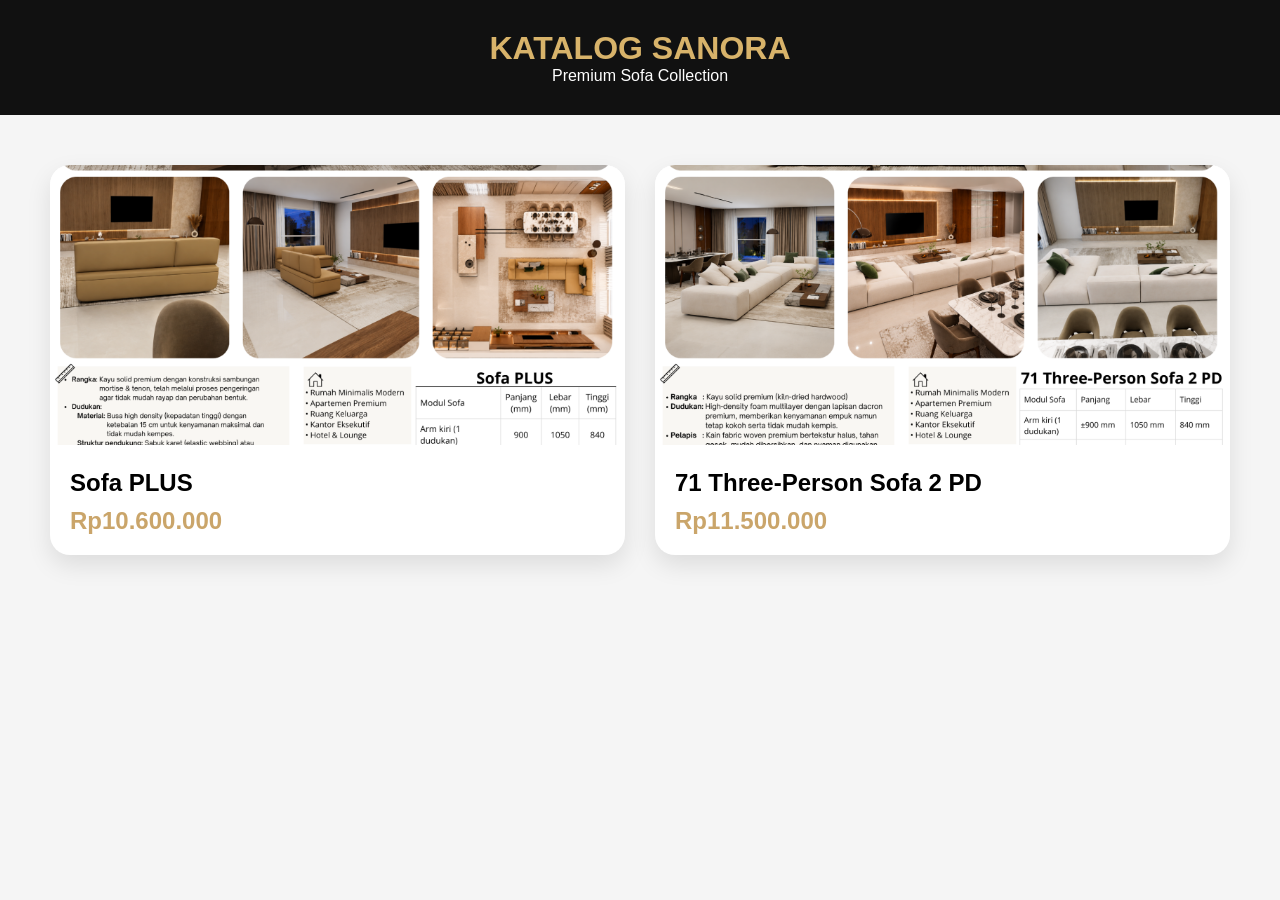
==== katalog.html @ 0970723c "Add initial katalog.html for product catalog" ====
<!DOCTYPE html>
<html lang="id">
<head>
<meta charset="UTF-8">
<meta name="viewport" content="width=device-width, initial-scale=1.0">
<title>Katalog SANORA</title>

<style>

*{
margin:0;
padding:0;
box-sizing:border-box;
font-family:Arial,sans-serif;
}

body{
background:#f5f5f5;
}

header{
padding:30px;
text-align:center;
background:#111;
color:white;
}

header h1{
color:#d8b36a;
}

.products{
padding:50px;

display:grid;

grid-template-columns:
repeat(auto-fit,minmax(320px,1fr));

gap:30px;
}

.card{

background:white;

border-radius:20px;

overflow:hidden;

text-decoration:none;
color:black;

box-shadow:
0 10px 25px rgba(0,0,0,.1);

transition:.3s;
}

.card:hover{

transform:translateY(-10px);

box-shadow:
0 20px 40px rgba(0,0,0,.2);
}

.card img{
width:100%;
height:280px;
object-fit:cover;

transition:.5s;
}

.card:hover img{
transform:scale(1.05);
}

.card-content{
padding:20px;
}

.card h2{
margin-bottom:10px;
}

.price{
color:#caa56a;
font-size:24px;
font-weight:bold;
}

</style>
</head>

<body>

<header>

<h1>KATALOG SANORA</h1>

<p>
Premium Sofa Collection
</p>

</header>

<section class="products">

<a class="card" href="sofa-plus.html">

<img src="images/7.png">

<div class="card-content">

<h2>Sofa PLUS</h2>

<div class="price">
Rp10.600.000
</div>

</div>

</a>

<a class="card" href="sofa71.html">

<img src="images/1.png">

<div class="card-content">

<h2>71 Three-Person Sofa 2 PD</h2>

<div class="price">
Rp11.500.000
</div>

</div>

</a>

</section>

</body>
</html>
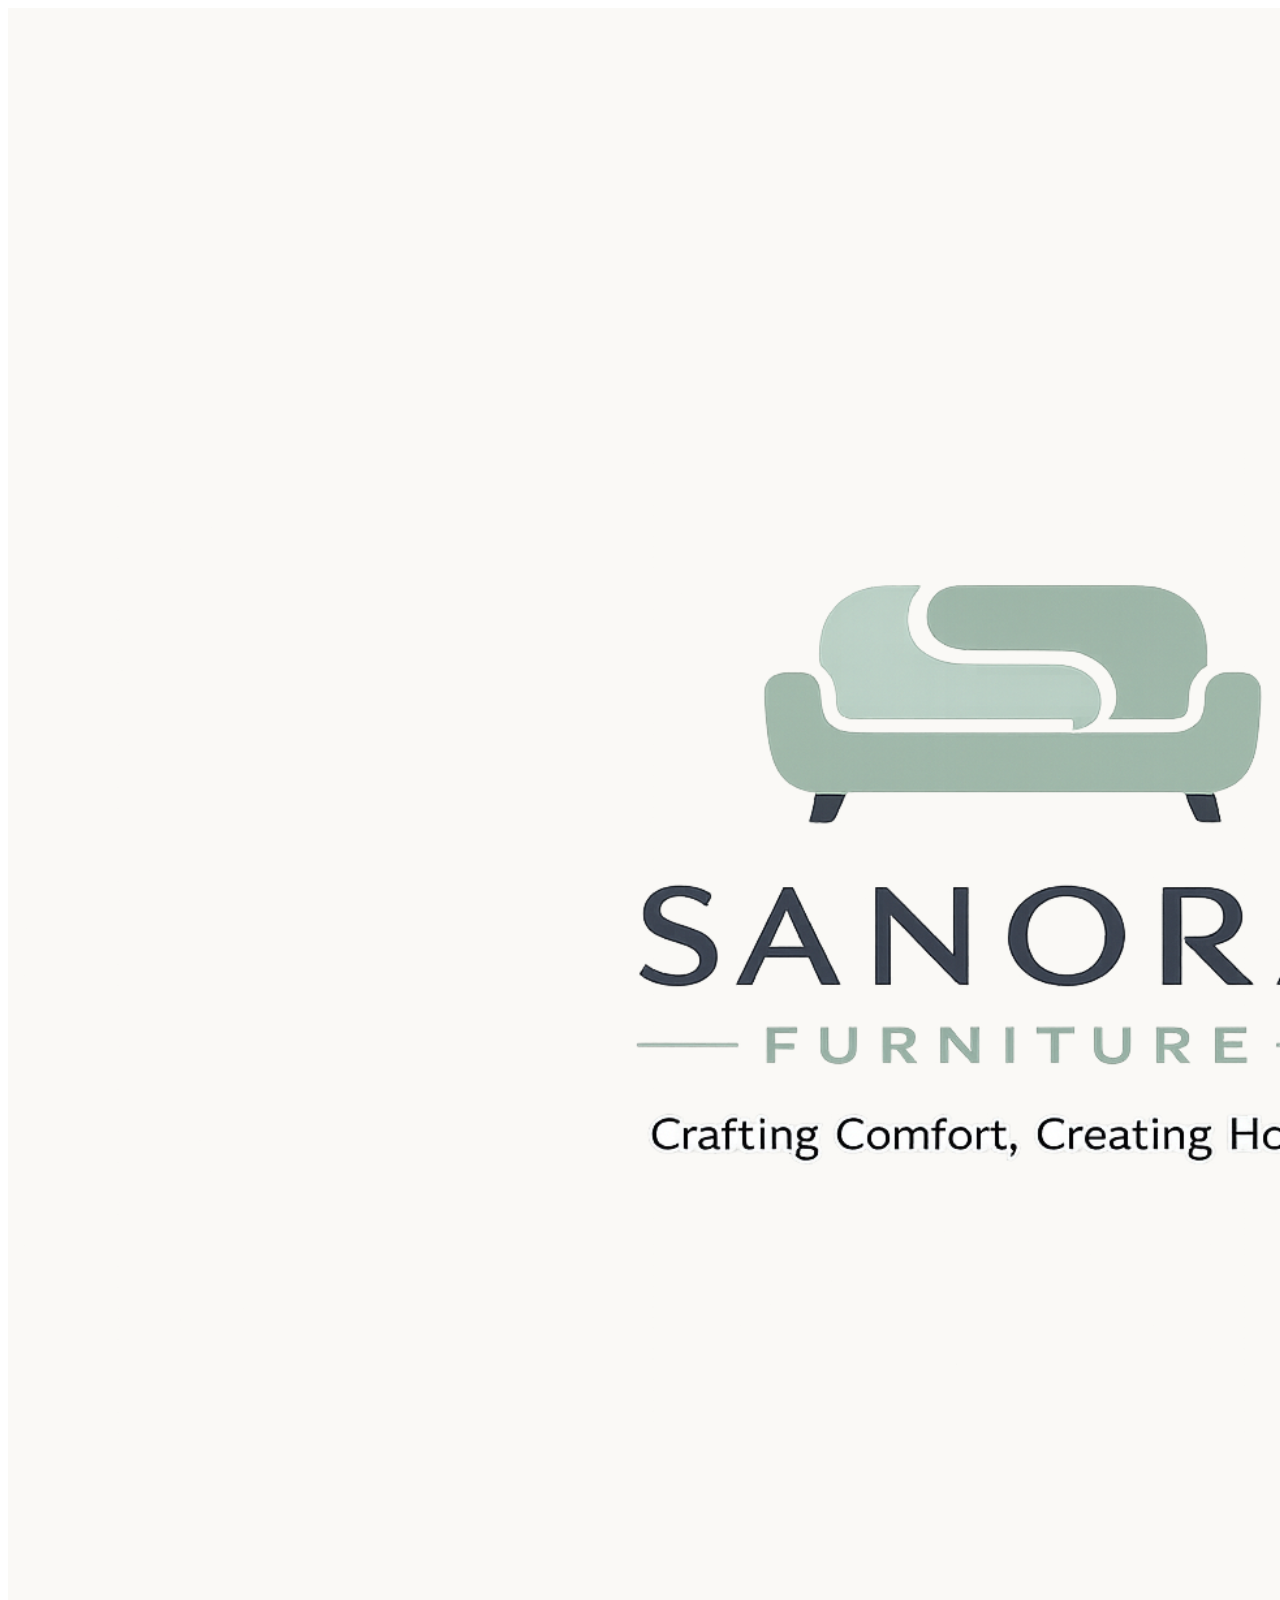
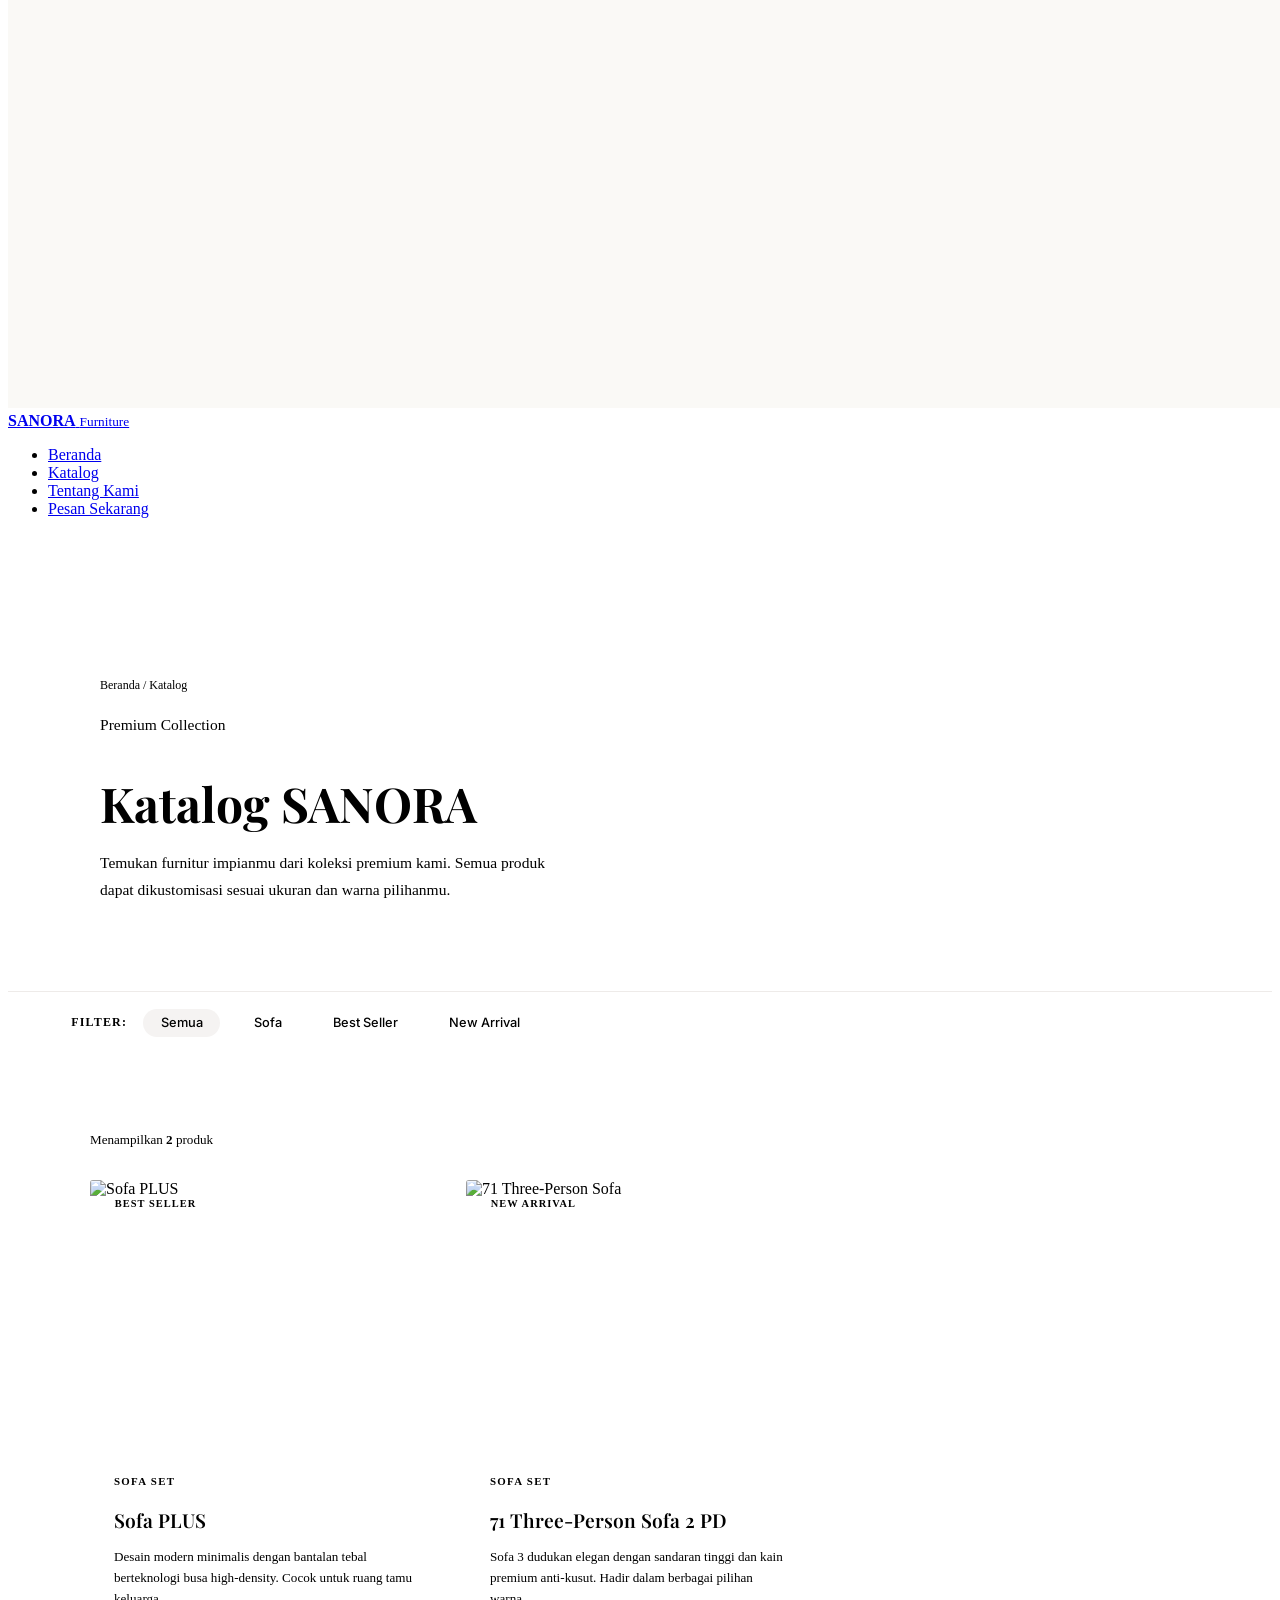
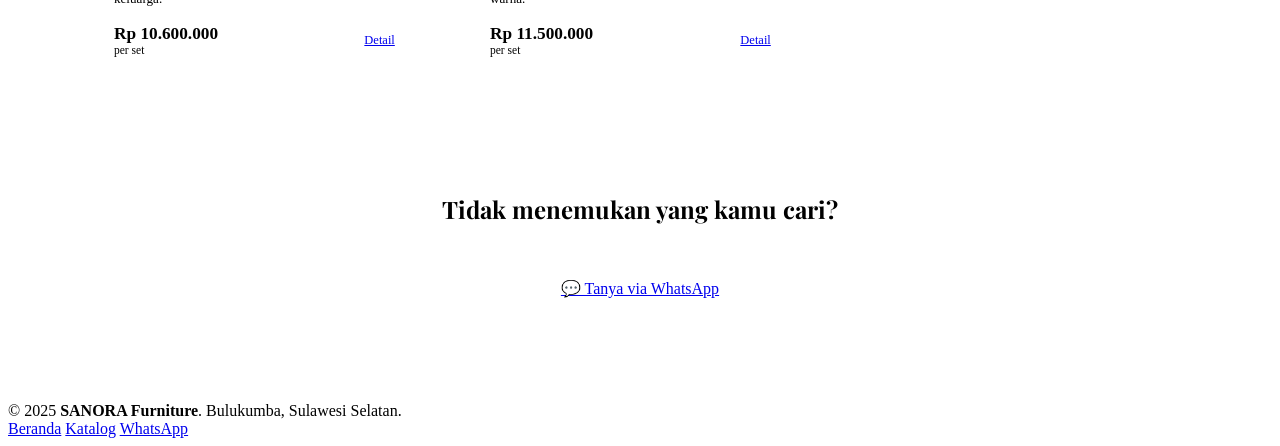
==== commit 7ea71b66: "Enhance katalog.html with new styles and metadata Updated metadata, styles, and structure for improv" ====
--- a/katalog.html
+++ b/katalog.html
@@ -1,146 +1,205 @@
 <!DOCTYPE html>
 <html lang="id">
 <head>
-<meta charset="UTF-8">
-<meta name="viewport" content="width=device-width, initial-scale=1.0">
-<title>Katalog SANORA</title>
-
-<style>
-
-*{
-margin:0;
-padding:0;
-box-sizing:border-box;
-font-family:Arial,sans-serif;
-}
-
-body{
-background:#f5f5f5;
-}
-
-header{
-padding:30px;
-text-align:center;
-background:#111;
-color:white;
-}
-
-header h1{
-color:#d8b36a;
-}
-
-.products{
-padding:50px;
-
-display:grid;
-
-grid-template-columns:
-repeat(auto-fit,minmax(320px,1fr));
-
-gap:30px;
-}
-
-.card{
-
-background:white;
-
-border-radius:20px;
-
-overflow:hidden;
-
-text-decoration:none;
-color:black;
-
-box-shadow:
-0 10px 25px rgba(0,0,0,.1);
-
-transition:.3s;
-}
-
-.card:hover{
-
-transform:translateY(-10px);
-
-box-shadow:
-0 20px 40px rgba(0,0,0,.2);
-}
-
-.card img{
-width:100%;
-height:280px;
-object-fit:cover;
-
-transition:.5s;
-}
-
-.card:hover img{
-transform:scale(1.05);
-}
-
-.card-content{
-padding:20px;
-}
-
-.card h2{
-margin-bottom:10px;
-}
-
-.price{
-color:#caa56a;
-font-size:24px;
-font-weight:bold;
-}
-
-</style>
+  <meta charset="UTF-8" />
+  <meta name="viewport" content="width=device-width, initial-scale=1.0" />
+  <title>Katalog – SANORA Furniture</title>
+  <meta name="description" content="Katalog lengkap SANORA Furniture. Sofa premium berkualitas tinggi dari Bulukumba, Sulawesi Selatan." />
+  <link href="https://fonts.googleapis.com/css2?family=Playfair+Display:ital,wght@0,400;0,600;0,700;1,400&family=Inter:wght@300;400;500;600&display=swap" rel="stylesheet" />
+  <link rel="stylesheet" href="style.css" />
+  <style>
+    .page-hero {
+      padding: 9rem 5% 4.5rem;
+      background: linear-gradient(135deg, var(--cream) 60%, var(--cream-dk) 100%);
+      border-bottom: 1px solid rgba(92,61,46,.1);
+    }
+    .page-hero-inner { max-width: 1080px; margin: 0 auto; }
+    .breadcrumb { font-size:.75rem; color:var(--muted); margin-bottom:1.2rem; }
+    .breadcrumb a { color:var(--wood); text-decoration:none; }
+    .breadcrumb a:hover { text-decoration:underline; }
+    .page-hero h1 { font-family:'Playfair Display',serif; font-size:clamp(2rem,4vw,3rem); font-weight:700; color:var(--wood); margin-bottom:.6rem; }
+    .page-hero p { color:var(--muted); font-size:.97rem; line-height:1.7; max-width:480px; }
+
+    /* FILTER BAR */
+    .filter-bar {
+      background:var(--white); border-bottom:1px solid var(--cream-dk);
+      padding:1.1rem 5%; display:flex; align-items:center; gap:1rem; flex-wrap:wrap;
+      position:sticky; top:66px; z-index:50;
+    }
+    .filter-label { font-size:.75rem; font-weight:600; letter-spacing:.1em; text-transform:uppercase; color:var(--muted); }
+    .filter-btn {
+      padding:.4rem 1.1rem; border-radius:20px; border:1.5px solid var(--cream-dk);
+      font-size:.8rem; font-weight:500; color:var(--muted); cursor:pointer;
+      background:transparent; font-family:'Inter',sans-serif; transition:all .2s;
+    }
+    .filter-btn:hover, .filter-btn.active { border-color:var(--wood); color:var(--wood); background:rgba(92,61,46,.06); }
+
+    /* GRID */
+    .katalog-section { background:var(--cream); padding:4rem 5%; }
+    .katalog-section-inner { max-width:1100px; margin:0 auto; }
+    .katalog-count { font-size:.82rem; color:var(--muted); margin-bottom:2rem; }
+    .katalog-count strong { color:var(--ink); }
+
+    .grid {
+      display:grid;
+      grid-template-columns: repeat(auto-fill, minmax(280px,1fr));
+      gap:1.75rem;
+    }
+
+    .card { background:var(--white); border-radius:3px; overflow:hidden; transition:transform .3s, box-shadow .3s; }
+    .card:hover { transform:translateY(-6px); box-shadow:0 20px 50px rgba(92,61,46,.13); }
+    .card-img-wrap { position:relative; overflow:hidden; }
+    .card-img { width:100%; aspect-ratio:4/3; object-fit:cover; display:block; background:var(--cream-dk); transition:transform .4s; }
+    .card:hover .card-img { transform:scale(1.04); }
+    .card-badge {
+      position:absolute; top:.85rem; left:.85rem;
+      font-size:.65rem; font-weight:700; letter-spacing:.1em; text-transform:uppercase;
+      padding:.3rem .7rem; border-radius:1px;
+    }
+    .badge-best { background:var(--gold); color:var(--white); }
+    .badge-new  { background:var(--wood); color:var(--white); }
+
+    .card-body { padding:1.5rem; }
+    .card-cat { font-size:.68rem; font-weight:600; letter-spacing:.12em; text-transform:uppercase; color:var(--gold); margin-bottom:.45rem; }
+    .card-name { font-family:'Playfair Display',serif; font-size:1.2rem; font-weight:600; color:var(--ink); margin-bottom:.4rem; }
+    .card-desc { font-size:.82rem; color:var(--muted); line-height:1.6; margin-bottom:.9rem; }
+    .card-footer { display:flex; align-items:center; justify-content:space-between; gap:.75rem; }
+    .card-price { font-size:1.08rem; font-weight:700; color:var(--wood); }
+    .card-price small { font-size:.72rem; font-weight:400; color:var(--muted); display:block; }
+    .btn-sm { padding:.6rem 1.2rem; font-size:.78rem; }
+
+    /* EMPTY */
+    .empty { text-align:center; padding:4rem 1rem; color:var(--muted); }
+    .empty h3 { font-family:'Playfair Display',serif; font-size:1.5rem; color:var(--wood); margin-bottom:.5rem; }
+
+    /* CTA BANNER */
+    .kat-cta {
+      background:var(--wood); border-radius:3px;
+      padding:2.5rem 2rem; text-align:center; margin-top:3rem;
+    }
+    .kat-cta p { color:rgba(255,255,255,.7); font-size:.9rem; margin-bottom:1.4rem; }
+    .kat-cta h3 { font-family:'Playfair Display',serif; font-size:1.5rem; color:var(--white); margin-bottom:.5rem; }
+
+    @media(max-width:600px) { .grid { grid-template-columns:1fr; } }
+  </style>
 </head>
-
 <body>
 
-<header>
-
-<h1>KATALOG SANORA</h1>
-
-<p>
-Premium Sofa Collection
-</p>
-
-</header>
-
-<section class="products">
-
-<a class="card" href="sofa-plus.html">
-
-<img src="images/7.png">
-
-<div class="card-content">
-
-<h2>Sofa PLUS</h2>
-
-<div class="price">
-Rp10.600.000
+<!-- NAV -->
+<nav id="navbar">
+  <a class="nav-logo" href="index.html">
+    <img src="images/Logo.png" alt="SANORA" onerror="this.style.display='none'" />
+    <div class="nav-logo-text">
+      <strong>SANORA</strong>
+      <small>Furniture</small>
+    </div>
+  </a>
+  <ul class="nav-links">
+    <li><a href="index.html">Beranda</a></li>
+    <li><a href="katalog.html" class="active">Katalog</a></li>
+    <li><a href="index.html#keunggulan">Tentang Kami</a></li>
+    <li><a href="https://wa.me/6282346350129?text=Halo%20SANORA,%20saya%20ingin%20memesan." class="nav-cta" target="_blank" rel="noopener">Pesan Sekarang</a></li>
+  </ul>
+</nav>
+
+<!-- PAGE HERO -->
+<div class="page-hero">
+  <div class="page-hero-inner">
+    <div class="breadcrumb"><a href="index.html">Beranda</a> / Katalog</div>
+    <p class="section-eyebrow">Premium Collection</p>
+    <h1>Katalog SANORA</h1>
+    <p>Temukan furnitur impianmu dari koleksi premium kami. Semua produk dapat dikustomisasi sesuai ukuran dan warna pilihanmu.</p>
+  </div>
 </div>
 
+<!-- FILTER -->
+<div class="filter-bar">
+  <span class="filter-label">Filter:</span>
+  <button class="filter-btn active" onclick="filterKatalog('semua', this)">Semua</button>
+  <button class="filter-btn" onclick="filterKatalog('sofa', this)">Sofa</button>
+  <button class="filter-btn" onclick="filterKatalog('bestseller', this)">Best Seller</button>
+  <button class="filter-btn" onclick="filterKatalog('new', this)">New Arrival</button>
 </div>
 
-</a>
-
-<a class="card" href="sofa71.html">
-
-<img src="images/1.png">
-
-<div class="card-content">
-
-<h2>71 Three-Person Sofa 2 PD</h2>
-
-<div class="price">
-Rp11.500.000
-</div>
-
-</div>
-
-</a>
-
+<!-- GRID -->
+<section class="katalog-section">
+  <div class="katalog-section-inner">
+    <p class="katalog-count" id="count">Menampilkan <strong>2</strong> produk</p>
+    <div class="grid" id="katalog-grid">
+
+      <div class="card reveal" data-cat="sofa bestseller">
+        <div class="card-img-wrap">
+          <img class="card-img" src="https://images.unsplash.com/photo-1555041469-a586c61ea9bc?w=600&q=80" alt="Sofa PLUS" />
+          <span class="card-badge badge-best">Best Seller</span>
+        </div>
+        <div class="card-body">
+          <p class="card-cat">Sofa Set</p>
+          <h3 class="card-name">Sofa PLUS</h3>
+          <p class="card-desc">Desain modern minimalis dengan bantalan tebal berteknologi busa high-density. Cocok untuk ruang tamu keluarga.</p>
+          <div class="card-footer">
+            <div class="card-price">Rp 10.600.000 <small>per set</small></div>
+            <a href="sofa-plus.html" class="btn btn-primary btn-sm">Detail</a>
+          </div>
+        </div>
+      </div>
+
+      <div class="card reveal" data-cat="sofa new">
+        <div class="card-img-wrap">
+          <img class="card-img" src="https://images.unsplash.com/photo-1631679706909-1844bbd07221?w=600&q=80" alt="71 Three-Person Sofa" />
+          <span class="card-badge badge-new">New Arrival</span>
+        </div>
+        <div class="card-body">
+          <p class="card-cat">Sofa Set</p>
+          <h3 class="card-name">71 Three-Person Sofa 2 PD</h3>
+          <p class="card-desc">Sofa 3 dudukan elegan dengan sandaran tinggi dan kain premium anti-kusut. Hadir dalam berbagai pilihan warna.</p>
+          <div class="card-footer">
+            <div class="card-price">Rp 11.500.000 <small>per set</small></div>
+            <a href="sofa71.html" class="btn btn-primary btn-sm">Detail</a>
+          </div>
+        </div>
+      </div>
+
+    </div>
+
+    <!-- CTA BANNER -->
+    <div class="kat-cta reveal">
+      <h3>Tidak menemukan yang kamu cari?</h3>
+      <p>Kami melayani pemesanan custom sesuai ukuran, warna, dan model yang kamu inginkan.</p>
+      <a href="https://wa.me/6282346350129?text=Halo%20SANORA,%20saya%20ingin%20memesan%20furnitur%20custom." class="btn btn-wa" target="_blank" rel="noopener">💬 Tanya via WhatsApp</a>
+    </div>
+  </div>
 </section>
 
+<footer>
+  <span>© 2025 <strong>SANORA Furniture</strong>. Bulukumba, Sulawesi Selatan.</span>
+  <div class="footer-links">
+    <a href="index.html">Beranda</a>
+    <a href="katalog.html">Katalog</a>
+    <a href="https://wa.me/6282346350129" target="_blank">WhatsApp</a>
+  </div>
+</footer>
+
+<script>
+  const navbar = document.getElementById('navbar');
+  window.addEventListener('scroll', () => navbar.classList.toggle('scrolled', window.scrollY > 40));
+  const observer = new IntersectionObserver(entries => {
+    entries.forEach(e => { if(e.isIntersecting){ e.target.classList.add('visible'); observer.unobserve(e.target); }});
+  }, { threshold: 0.1 });
+  document.querySelectorAll('.reveal').forEach(el => observer.observe(el));
+
+  function filterKatalog(cat, btn) {
+    document.querySelectorAll('.filter-btn').forEach(b => b.classList.remove('active'));
+    btn.classList.add('active');
+    const cards = document.querySelectorAll('#katalog-grid .card');
+    let visible = 0;
+    cards.forEach(card => {
+      const cats = card.dataset.cat || '';
+      const show = cat === 'semua' || cats.includes(cat);
+      card.style.display = show ? '' : 'none';
+      if(show) visible++;
+    });
+    document.getElementById('count').innerHTML = `Menampilkan <strong>${visible}</strong> produk`;
+  }
+</script>
 </body>
 </html>
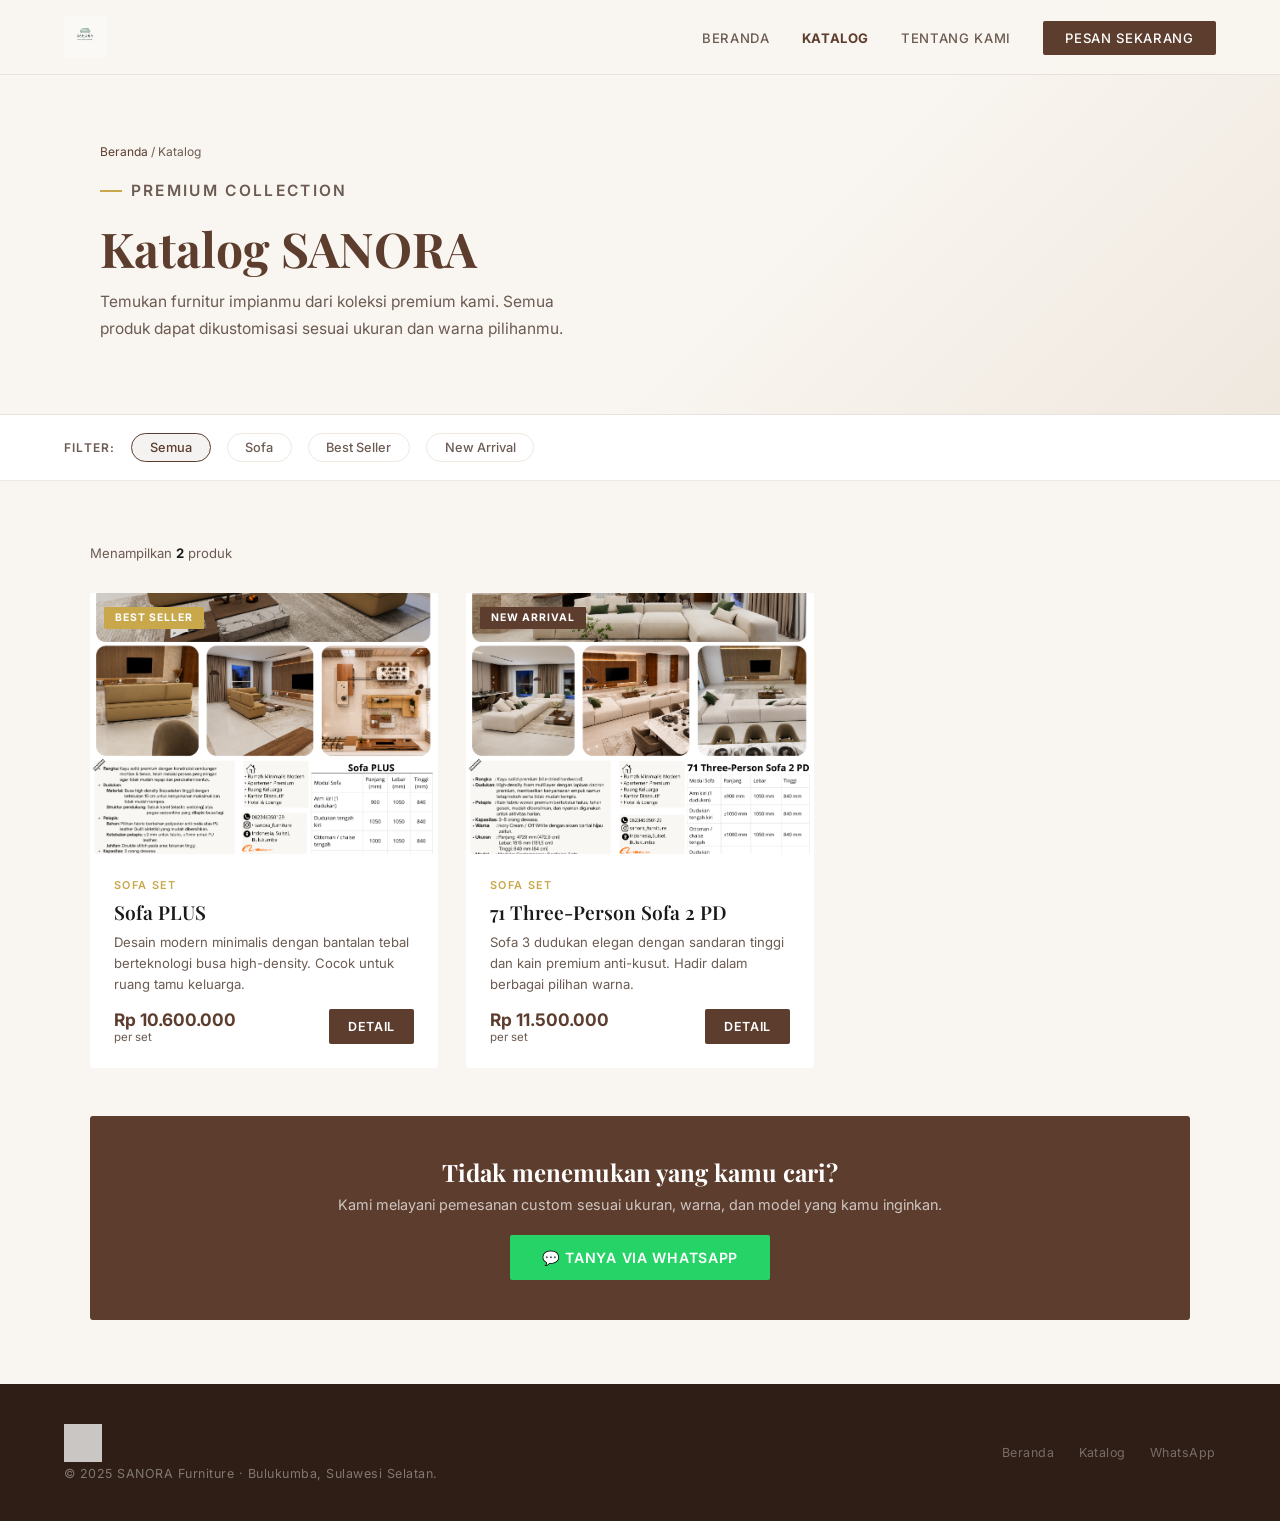
==== commit e46284db: "Update image sources and footer content in katalog.html" ====
--- a/katalog.html
+++ b/katalog.html
@@ -88,11 +88,7 @@
 <!-- NAV -->
 <nav id="navbar">
   <a class="nav-logo" href="index.html">
-    <img src="images/Logo.png" alt="SANORA" onerror="this.style.display='none'" />
-    <div class="nav-logo-text">
-      <strong>SANORA</strong>
-      <small>Furniture</small>
-    </div>
+    <img src="images/Logo.png" alt="SANORA Furniture" />
   </a>
   <ul class="nav-links">
     <li><a href="index.html">Beranda</a></li>
@@ -129,7 +125,7 @@
 
       <div class="card reveal" data-cat="sofa bestseller">
         <div class="card-img-wrap">
-          <img class="card-img" src="https://images.unsplash.com/photo-1555041469-a586c61ea9bc?w=600&q=80" alt="Sofa PLUS" />
+          <img class="card-img" src="images/7.png" alt="Sofa PLUS" />
           <span class="card-badge badge-best">Best Seller</span>
         </div>
         <div class="card-body">
@@ -145,7 +141,7 @@
 
       <div class="card reveal" data-cat="sofa new">
         <div class="card-img-wrap">
-          <img class="card-img" src="https://images.unsplash.com/photo-1631679706909-1844bbd07221?w=600&q=80" alt="71 Three-Person Sofa" />
+          <img class="card-img" src="images/1.png" alt="71 Three-Person Sofa" />
           <span class="card-badge badge-new">New Arrival</span>
         </div>
         <div class="card-body">
@@ -171,7 +167,7 @@
 </section>
 
 <footer>
-  <span>© 2025 <strong>SANORA Furniture</strong>. Bulukumba, Sulawesi Selatan.</span>
+  <span><img src="images/Logo.png" alt="SANORA Furniture" style="height:38px;opacity:.75;filter:brightness(10);margin-bottom:.3rem;display:block;"> © 2025 SANORA Furniture · Bulukumba, Sulawesi Selatan.</span>
   <div class="footer-links">
     <a href="index.html">Beranda</a>
     <a href="katalog.html">Katalog</a>
--- a/style.css
+++ b/style.css
@@ -0,0 +1,128 @@
+*, *::before, *::after { box-sizing: border-box; margin: 0; padding: 0; }
+
+:root {
+  --wood:    #5C3D2E;
+  --wood-lt: #7A5240;
+  --cream:   #F9F5F0;
+  --cream-dk:#EFE8DF;
+  --gold:    #C9A84C;
+  --gold-lt: #E2C97E;
+  --ink:     #1A1A1A;
+  --muted:   #6B5B52;
+  --white:   #FFFFFF;
+}
+
+html { scroll-behavior: smooth; }
+body {
+  font-family: 'Inter', sans-serif;
+  background: var(--cream);
+  color: var(--ink);
+  overflow-x: hidden;
+}
+
+/* ── NAV ── */
+nav {
+  position: fixed; top: 0; left: 0; right: 0; z-index: 100;
+  display: flex; align-items: center; justify-content: space-between;
+  padding: 1rem 5%;
+  background: rgba(249,245,240,0.95);
+  backdrop-filter: blur(12px);
+  border-bottom: 1px solid rgba(92,61,46,0.1);
+  transition: box-shadow .3s;
+}
+nav.scrolled { box-shadow: 0 2px 20px rgba(92,61,46,0.12); }
+
+.nav-logo {
+  display: flex; align-items: center; gap: .75rem;
+  text-decoration: none;
+}
+.nav-logo img { height: 42px; width: auto; object-fit: contain; }
+.nav-logo-text { display: flex; flex-direction: column; line-height: 1.1; }
+.nav-logo-text strong {
+  font-family: 'Playfair Display', serif;
+  font-size: 1.2rem; font-weight: 700; color: var(--wood);
+}
+.nav-logo-text small {
+  font-size: .65rem; letter-spacing: .12em; text-transform: uppercase;
+  color: var(--gold); font-weight: 500;
+}
+
+.nav-links { display: flex; gap: 2rem; list-style: none; align-items: center; }
+.nav-links a {
+  text-decoration: none; color: var(--muted);
+  font-size: .82rem; font-weight: 500; letter-spacing: .05em;
+  text-transform: uppercase; transition: color .2s;
+}
+.nav-links a:hover, .nav-links a.active { color: var(--wood); }
+.nav-links a.active { font-weight: 700; }
+
+.nav-cta {
+  background: var(--wood) !important; color: var(--white) !important;
+  padding: .55rem 1.4rem; border-radius: 2px;
+}
+.nav-cta:hover { background: var(--wood-lt) !important; }
+
+/* ── BUTTONS ── */
+.btn {
+  display: inline-flex; align-items: center; gap: .5rem;
+  padding: .85rem 2rem; border-radius: 2px;
+  font-size: .88rem; font-weight: 600; letter-spacing: .05em;
+  text-decoration: none; text-transform: uppercase;
+  transition: all .25s; cursor: pointer; border: none;
+  font-family: 'Inter', sans-serif;
+}
+.btn-primary { background: var(--wood); color: var(--white); }
+.btn-primary:hover { background: var(--wood-lt); transform: translateY(-2px); box-shadow: 0 8px 24px rgba(92,61,46,.25); }
+.btn-outline { background: transparent; color: var(--wood); border: 2px solid var(--wood); }
+.btn-outline:hover { background: var(--wood); color: var(--white); transform: translateY(-2px); }
+.btn-wa { background: #25D366; color: var(--white); }
+.btn-wa:hover { background: #1ebe5d; transform: translateY(-2px); box-shadow: 0 8px 24px rgba(37,211,102,.3); }
+.btn-ghost { background: transparent; color: var(--white); border: 2px solid rgba(255,255,255,.4); }
+.btn-ghost:hover { border-color: var(--white); transform: translateY(-2px); }
+
+/* ── SECTION ── */
+section { padding: 5.5rem 5%; }
+.section-eyebrow {
+  font-size: .72rem; font-weight: 600; letter-spacing: .15em;
+  text-transform: uppercase; color: var(--gold);
+  margin-bottom: .7rem;
+  display: flex; align-items: center; gap: .55rem;
+}
+.section-eyebrow::before { content:''; display:block; width:22px; height:2px; background:var(--gold); }
+.eyebrow-center { justify-content: center; }
+.eyebrow-center::before { display: none; }
+.section-title {
+  font-family: 'Playfair Display', serif;
+  font-size: clamp(1.75rem, 3.5vw, 2.6rem);
+  font-weight: 700; color: var(--wood); line-height: 1.2; margin-bottom: 1rem;
+}
+.section-sub { font-size: .97rem; color: var(--muted); line-height: 1.75; max-width: 520px; }
+
+/* ── FOOTER ── */
+footer {
+  background: #2E1E16; padding: 2.5rem 5%;
+  display: flex; align-items: center; justify-content: space-between;
+  flex-wrap: wrap; gap: 1rem;
+  color: rgba(255,255,255,.4); font-size: .78rem; letter-spacing: .04em;
+}
+footer strong { color: var(--gold-lt); }
+.footer-links { display: flex; gap: 1.5rem; }
+.footer-links a { color: rgba(255,255,255,.35); text-decoration: none; transition: color .2s; }
+.footer-links a:hover { color: var(--gold-lt); }
+
+/* ── ANIMATIONS ── */
+@keyframes fadeUp {
+  from { opacity: 0; transform: translateY(30px); }
+  to   { opacity: 1; transform: translateY(0); }
+}
+.reveal { opacity: 0; transform: translateY(22px); transition: opacity .65s ease, transform .65s ease; }
+.reveal.visible { opacity: 1; transform: translateY(0); }
+
+/* ── RESPONSIVE ── */
+@media (max-width: 768px) {
+  .nav-links { display: none; }
+  footer { flex-direction: column; text-align: center; }
+}
+@media (prefers-reduced-motion: reduce) {
+  *, .reveal { transition: none !important; animation: none !important; }
+}
